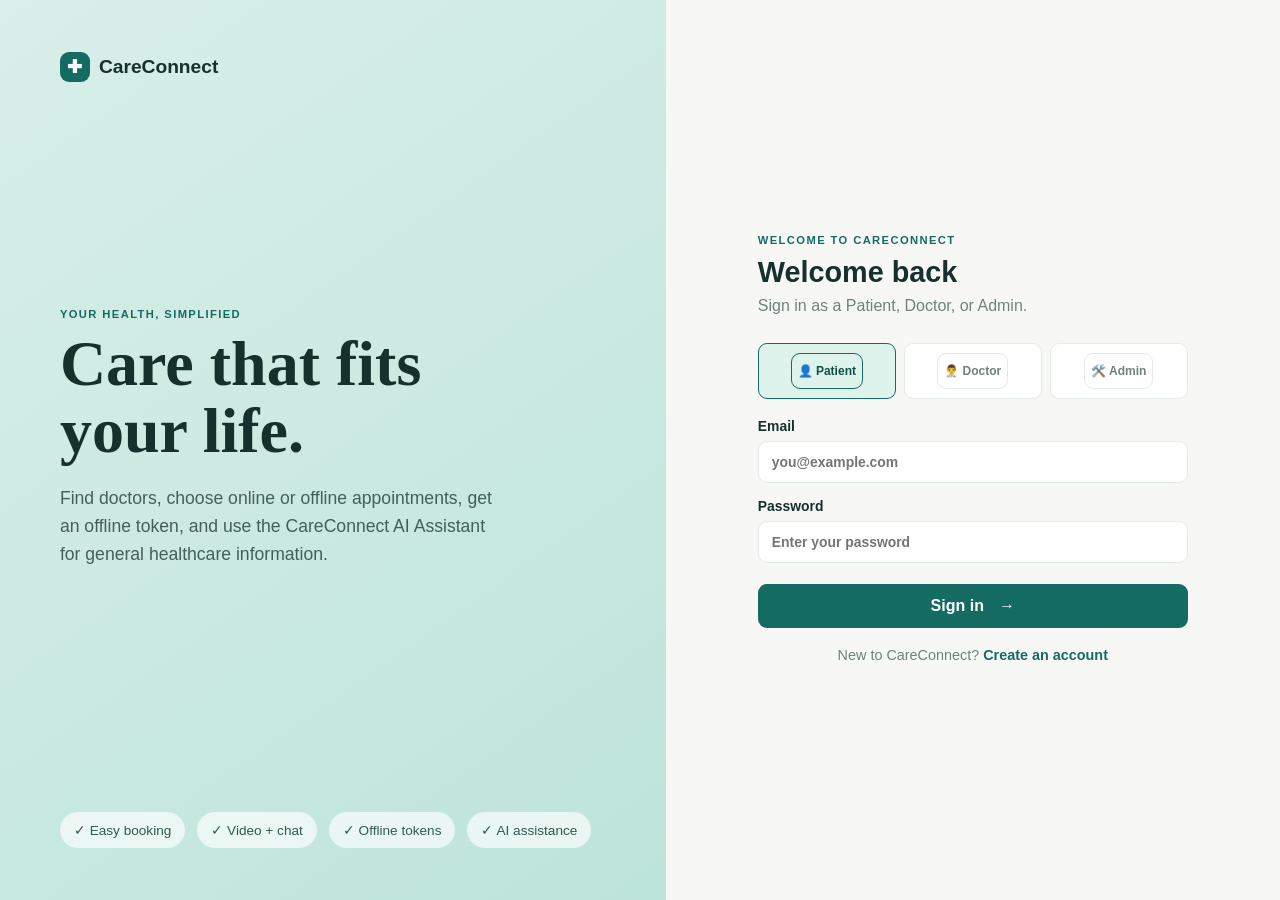
==== index.html @ fde90726 "Add files via upload" ====
<!DOCTYPE html>
<html lang="en">
<head>
  <meta charset="UTF-8" />
  <meta name="viewport" content="width=device-width, initial-scale=1.0" />
  <title>CareConnect | Healthcare Appointments</title>
  <meta name="theme-color" content="#146b62" />
  <link rel="manifest" href="manifest.webmanifest" />
  <link rel="icon" href="icon-192.png" type="image/png" />
  <link rel="apple-touch-icon" href="icon-192.png" />
  <meta name="apple-mobile-web-app-capable" content="yes" />
  <meta name="apple-mobile-web-app-status-bar-style" content="black-translucent" />
  <meta name="apple-mobile-web-app-title" content="CareConnect" />
  <link rel="stylesheet" href="style.css" />
</head>
<body>
  <div id="toast" class="toast" role="status"></div>

  <section id="authView" class="auth-page">
    <div class="auth-brand">
      <a class="brand"><span class="brand-mark">✚</span> CareConnect</a>
      <div class="hero-copy">
        <p class="eyebrow">YOUR HEALTH, SIMPLIFIED</p>
        <h1>Care that fits<br />your life.</h1>
        <p>Find doctors, choose online or offline appointments, get an offline token, and use the CareConnect AI Assistant for general healthcare information.</p>
      </div>
      <div class="feature-pills"><span>✓ Easy booking</span><span>✓ Video + chat</span><span>✓ Offline tokens</span><span>✓ AI assistance</span></div>
      <button id="installBtnAuth" class="install-btn hidden" type="button"><span class="install-icon">⬇</span> Install CareConnect app</button>
    </div>
    <div class="auth-panel">
      <div class="auth-card">
        <p class="eyebrow">WELCOME TO CARECONNECT</p>
        <h2 id="authTitle">Welcome back</h2>
        <p id="authSubtitle">Sign in as a Patient, Doctor, or Admin.</p>

        <form id="loginForm" class="auth-form">
          <div class="role-picker" aria-label="Login role">
            <label><input type="radio" name="loginRole" value="patient" checked /> <span>👤 Patient</span></label>
            <label><input type="radio" name="loginRole" value="doctor" /> <span>👨‍⚕️ Doctor</span></label>
            <label><input type="radio" name="loginRole" value="admin" /> <span>🛠️ Admin</span></label>
          </div>
          <label>Email<input id="loginEmail" type="email" placeholder="you@example.com" required /></label>
          <label>Password<input id="loginPassword" type="password" placeholder="Enter your password" required /></label>
          <button class="primary-btn" type="submit">Sign in <span>→</span></button>
          <p class="form-switch">New to CareConnect? <button type="button" data-auth="signup">Create an account</button></p>
        </form>

        <form id="signupForm" class="auth-form hidden">
          <div class="role-picker signup-role-picker" aria-label="Account type">
            <label><input type="radio" name="signupRole" value="patient" checked /> <span>👤 Patient</span></label>
            <label><input type="radio" name="signupRole" value="doctor" /> <span>👨‍⚕️ Doctor</span></label>
          </div>
          <p id="signupRoleHint" class="role-hint">Patient accounts can find doctors, book visits and use the AI assistant.</p>

          <label>Full name<input id="signupName" type="text" placeholder="Your full name" required /></label>
          <label>Email<input id="signupEmail" type="email" placeholder="you@example.com" required /></label>
          <label>Phone<input id="signupPhone" type="tel" placeholder="98765 43210" required /></label>
          <label>Password<input id="signupPassword" type="password" minlength="4" placeholder="Create a password" required /></label>

          <div id="patientSignupFields" class="patient-signup-fields">
            <div class="form-grid">
              <label class="field">Age<input id="signupAge" name="signupAge" type="number" min="0" max="120" placeholder="Age"></label>
              <label class="field">Gender<select id="signupGender" name="signupGender"><option value="">Select</option><option>Male</option><option>Female</option><option>Other</option></select></label>
              <label class="field">Blood group<input id="signupBloodGroup" name="signupBloodGroup" placeholder="e.g. B+"></label>
              <label class="field">Emergency contact<input id="signupEmergency" name="signupEmergency" placeholder="Phone number"></label>
              <label class="field full">Address<input id="signupAddress" name="signupAddress" placeholder="City / address"></label>
            </div>
          </div>

          <div id="doctorSignupFields" class="doctor-signup-fields hidden">
            <div class="form-grid">
              <label class="field">Specialty<input id="signupSpecialty" name="signupSpecialty" placeholder="e.g. Cardiologist"></label>
              <label class="field">Experience<input id="signupExperience" name="signupExperience" placeholder="e.g. 5 years"></label>
              <label class="field">Consultation fee (₹)<input id="signupFee" name="signupFee" type="number" min="0" value="500"></label>
              <label class="field">Available days<input id="signupAvailability" name="signupAvailability" placeholder="Mon, Wed, Fri" value="Mon, Wed, Fri"></label>
              <label class="field full">Time slots<input id="signupSlots" name="signupSlots" placeholder="09:00, 11:00, 16:00" value="09:00, 11:00, 16:00"></label>
            </div>
          </div>

          <button class="primary-btn" type="submit">Create account <span>→</span></button>
          <p class="form-switch">Already registered? <button type="button" data-auth="login">Sign in</button></p>
          <div class="signup-note">Doctor accounts are linked to the doctor directory automatically, so the same saved profile appears to patients and in the Doctor login.</div>
        </form>
      </div>
    </div>
  </section>

  <section id="appView" class="app hidden">
    <aside class="sidebar">
      <a class="brand"><span class="brand-mark">✚</span> CareConnect</a>
      <div class="user-mini"><div id="avatar" class="avatar">P</div><div><strong id="sidebarName">Patient</strong><small id="sidebarRole">Patient portal</small></div></div>
      <nav id="sideNav"></nav>
      <button id="installBtnSidebar" class="install-btn sidebar-install hidden" type="button"><span class="install-icon">⬇</span> Install app</button>
      <button id="logoutBtn" class="logout-btn">↪ <span>Log out</span></button>
      <p class="sidebar-footer">CareConnect v2.0<br />AI · Video · Tokens · Notifications</p>
    </aside>
    <main class="main-content">
      <header class="topbar">
        <div><p id="pageKicker" class="eyebrow">PATIENT PORTAL</p><h2 id="pageTitle">Dashboard</h2></div>
        <div class="top-actions"><button id="notificationBtn" class="notification-top-btn">🔔 Notifications</button><span id="todayDate"></span><div id="topAvatar" class="avatar small">P</div></div>
      </header>
      <div id="pageContent"></div>
    </main>
  </section>

  <div id="modal" class="modal hidden"><div class="modal-card"><button id="closeModal" class="close">×</button><div id="modalContent"></div></div></div>
  <script src="app.js?v=13" defer></script>
</body>
</html>
---- style.css ----
:root{--ink:#16302d;--muted:#70817f;--line:#e3ebe8;--cream:#f7f8f5;--teal:#146b62;--teal-dark:#0c5049;--mint:#dff3ed;--coral:#d8624d;--white:#fff}*{box-sizing:border-box}body{margin:0;background:var(--cream);font-family:"DM Sans",sans-serif;color:var(--ink)}button,input,select{font:inherit}button{cursor:pointer}.hidden{display:none!important}.brand{font-weight:700;font-size:1.2rem;display:inline-flex;align-items:center;gap:9px;color:var(--ink);text-decoration:none}.brand-mark{display:grid;place-items:center;width:30px;height:30px;background:var(--teal);color:#fff;border-radius:9px;font-size:18px}.auth-page{min-height:100vh;display:grid;grid-template-columns:52% 48%}.auth-brand{background:linear-gradient(145deg,#d9efe9,#bde4da);padding:52px 9%;display:flex;flex-direction:column}.hero-copy{margin:auto 0}.eyebrow{color:var(--teal);font-size:.7rem;letter-spacing:1.4px;font-weight:700;margin:0 0 10px}.hero-copy h1{font:700 clamp(2.8rem,5vw,5rem)/1.05 "Playfair Display",serif;margin:0 0 20px}.hero-copy p:not(.eyebrow){color:#42605b;max-width:450px;font-size:1.1rem;line-height:1.6}.feature-pills{display:flex;gap:12px;flex-wrap:wrap}.feature-pills span{background:#ffffffa8;padding:10px 14px;border-radius:99px;color:#315b54;font-size:.85rem}.auth-panel{display:grid;place-items:center;padding:30px}.auth-card{width:min(430px,100%)}h2{margin:0;font-size:1.8rem}.auth-card>p:not(.eyebrow){color:var(--muted);margin:8px 0 28px}.auth-form{display:grid;gap:15px}.auth-form label{display:grid;gap:7px;font-size:.87rem;font-weight:600}.auth-form input,.field input,.field select,.search-input{border:1px solid var(--line);background:#fff;border-radius:9px;padding:12px 13px;outline:none}.auth-form input:focus,.field input:focus,.field select:focus,.search-input:focus{border-color:var(--teal);box-shadow:0 0 0 3px #146b6218}.primary-btn{border:0;border-radius:9px;background:var(--teal);color:#fff;padding:13px 16px;font-weight:700;margin-top:6px;display:flex;justify-content:center;gap:15px;transition:.2s}.primary-btn:hover{background:var(--teal-dark);transform:translateY(-1px)}.form-switch{text-align:center;color:var(--muted);font-size:.9rem;margin:4px 0!important}.form-switch button{border:0;background:transparent;color:var(--teal);font-weight:700;padding:0}.demo-box{font-size:.76rem;color:#58716c;background:#f0f6f3;border-radius:8px;padding:11px 13px;line-height:1.7}code{color:var(--teal-dark)}.app{min-height:100vh;display:grid;grid-template-columns:245px 1fr}.sidebar{background:#fff;border-right:1px solid var(--line);padding:28px 18px;display:flex;flex-direction:column}.user-mini{display:flex;align-items:center;gap:10px;border-top:1px solid var(--line);margin-top:30px;padding:22px 5px}.user-mini strong,.user-mini small{display:block}.user-mini small{color:var(--muted);font-size:.76rem;margin-top:3px}.avatar{width:39px;height:39px;border-radius:50%;display:grid;place-items:center;background:#c5ebe1;color:var(--teal-dark);font-weight:700}.avatar.small{width:34px;height:34px}nav{display:grid;gap:4px;margin-top:7px}nav button,.logout-btn{display:flex;align-items:center;gap:12px;border:0;background:transparent;color:#60736f;text-align:left;border-radius:8px;padding:11px 12px;font-size:.9rem}nav button.active,nav button:hover{background:#e8f4f0;color:var(--teal);font-weight:700}.logout-btn{margin-top:auto}.logout-btn:hover{color:var(--coral)}.sidebar-footer{font-size:.7rem;line-height:1.6;color:#9aa7a4;margin:24px 5px 0}.main-content{min-width:0}.topbar{height:104px;padding:26px 5%;background:#fff;border-bottom:1px solid var(--line);display:flex;justify-content:space-between;align-items:center}.topbar h2{font-size:1.55rem}.top-actions{display:flex;align-items:center;gap:14px;color:var(--muted);font-size:.84rem}.content{padding:32px 5%;max-width:1400px}.welcome-row{display:flex;justify-content:space-between;gap:20px;align-items:end;margin-bottom:26px}.welcome-row h1{font:600 2rem "Playfair Display",serif;margin:0}.welcome-row p{color:var(--muted);margin:6px 0 0}.stats-grid{display:grid;grid-template-columns:repeat(3,1fr);gap:17px;margin-bottom:30px}.stat{background:#fff;border:1px solid var(--line);border-radius:12px;padding:20px}.stat .stat-icon{float:right;background:var(--mint);padding:9px;border-radius:8px}.stat b{font-size:1.7rem;display:block;margin:10px 0 3px}.stat span{font-size:.82rem;color:var(--muted)}.section-head{display:flex;justify-content:space-between;align-items:center;margin:25px 0 14px}.section-head h3{font-size:1.1rem;margin:0}.link-btn,.secondary-btn{border:0;background:transparent;color:var(--teal);font-weight:700;font-size:.85rem}.secondary-btn{border:1px solid var(--teal);padding:9px 13px;border-radius:8px}.card{background:#fff;border:1px solid var(--line);border-radius:12px;padding:20px}.appointment-row{display:grid;grid-template-columns:95px 1fr auto;gap:18px;align-items:center;padding:15px 0;border-bottom:1px solid var(--line)}.appointment-row:last-child{border:0}.date-badge{border-right:1px solid var(--line);text-align:center;padding:7px}.date-badge strong{display:block;font-size:1.25rem}.date-badge small{color:var(--muted);font-weight:700;font-size:.7rem}.appointment-row h4{margin:0 0 5px}.appointment-row p{margin:0;color:var(--muted);font-size:.83rem}.status{padding:6px 9px;border-radius:99px;font-size:.7rem;font-weight:700;background:#fff1e8;color:#b65b27}.status.confirmed{background:#e3f5ed;color:#257057}.status.cancelled{background:#fde8e5;color:#b84d43}.doctors-grid{display:grid;grid-template-columns:repeat(auto-fill,minmax(230px,1fr));gap:17px}.doctor-card{background:#fff;border:1px solid var(--line);border-radius:12px;padding:20px}.doctor-head{display:flex;gap:12px;align-items:center}.doctor-icon{width:46px;height:46px;display:grid;place-items:center;background:var(--mint);border-radius:50%;font-size:1.3rem}.doctor-card h3{font-size:1rem;margin:0}.doctor-card p{color:var(--muted);font-size:.8rem;margin:4px 0}.doctor-meta{border-top:1px solid var(--line);padding-top:13px;margin-top:15px;font-size:.78rem;color:#536966;line-height:1.8}.doctor-card .primary-btn{width:100%;font-size:.84rem;padding:10px;margin-top:13px}.toolbar{display:flex;gap:12px;align-items:center;margin-bottom:21px;flex-wrap:wrap}.search-input{min-width:230px;flex:1}.filter-select{padding:11px;border:1px solid var(--line);border-radius:9px;background:#fff;color:var(--ink)}.table-wrap{overflow:auto}.data-table{width:100%;border-collapse:collapse;background:#fff;border:1px solid var(--line);border-radius:12px;overflow:hidden}.data-table th,.data-table td{padding:14px 16px;text-align:left;border-bottom:1px solid var(--line);font-size:.84rem;white-space:nowrap}.data-table th{background:#f5f8f6;color:#60736f;font-size:.72rem;text-transform:uppercase;letter-spacing:.6px}.data-table tr:last-child td{border:0}.action-btn{border:0;background:#e9f4f0;color:var(--teal);padding:7px 9px;border-radius:6px;font-weight:700;font-size:.76rem;margin-left:4px}.action-btn.danger{background:#fbe9e7;color:#bd5146}.empty{text-align:center;padding:38px;color:var(--muted)}.modal{position:fixed;inset:0;background:#152c2970;display:grid;place-items:center;padding:20px;z-index:5}.modal-card{background:#fff;border-radius:14px;width:min(550px,100%);padding:25px;position:relative;max-height:90vh;overflow:auto}.close{position:absolute;right:14px;top:10px;background:none;border:0;font-size:1.7rem;color:var(--muted)}.modal-card h2{font-size:1.45rem;margin-bottom:6px}.modal-card>p{color:var(--muted);font-size:.9rem}.form-grid{display:grid;grid-template-columns:1fr 1fr;gap:14px;margin-top:20px}.field{display:grid;gap:7px;font-size:.82rem;font-weight:700}.field.full{grid-column:1/-1}.modal-actions{display:flex;justify-content:flex-end;gap:10px;margin-top:22px}.toast{position:fixed;right:25px;bottom:25px;background:#173934;color:#fff;padding:13px 17px;border-radius:8px;box-shadow:0 8px 25px #0003;z-index:10;transform:translateY(100px);opacity:0;transition:.3s;font-size:.88rem}.toast.show{transform:translateY(0);opacity:1}@media(max-width:780px){.auth-page{grid-template-columns:1fr}.auth-brand{min-height:280px;padding:28px}.hero-copy{margin:40px 0}.hero-copy h1{font-size:2.8rem}.app{grid-template-columns:1fr}.sidebar{display:none}.topbar{height:auto;padding:20px}.content{padding:24px 18px}.stats-grid{grid-template-columns:1fr}.appointment-row{grid-template-columns:70px 1fr}.appointment-row .status{grid-column:2}.form-grid{grid-template-columns:1fr}.field.full{grid-column:auto}.welcome-row{align-items:start;flex-direction:column}.top-actions span{display:none}}

/* CareConnect AI + role-based login enhancements */
.role-picker{display:grid;grid-template-columns:repeat(3,1fr);gap:8px;margin-bottom:2px}.role-picker label{display:block!important}.role-picker input{position:absolute;opacity:0;pointer-events:none}.role-picker span{display:block;text-align:center;padding:10px 6px;border:1px solid var(--line);border-radius:9px;background:#fff;color:var(--muted);font-size:.75rem;font-weight:700;cursor:pointer;transition:.2s}.role-picker input:checked+span{border-color:var(--teal);background:var(--mint);color:var(--teal-dark)}.appointment-patient{display:block;color:#80908d;font-size:.72rem;margin-top:6px}.assistant-teaser{display:flex;justify-content:space-between;align-items:center;gap:20px;background:linear-gradient(135deg,#eff8f5,#e3f3ee);border:1px solid #cfe8e1;border-radius:14px;padding:20px;margin:25px 0}.assistant-teaser h3{margin:7px 0 4px;font-size:1.05rem}.assistant-teaser p{margin:0;color:var(--muted);font-size:.82rem;max-width:680px}.ai-badge{display:inline-flex;align-items:center;gap:5px;background:#d8eee8;color:var(--teal-dark);padding:5px 9px;border-radius:99px;font-size:.68rem;font-weight:800;letter-spacing:.4px}.ai-chat{background:#fff;border:1px solid var(--line);border-radius:16px;overflow:hidden;box-shadow:0 10px 35px #193d3620;max-width:950px;margin:0 auto}.ai-chat-head{display:flex;justify-content:space-between;align-items:center;gap:18px;padding:22px 24px;border-bottom:1px solid var(--line)}.ai-chat-head h2{font-size:1.3rem;margin:7px 0 4px}.ai-chat-head p{margin:0;color:var(--muted);font-size:.8rem}.ai-mode{color:var(--muted);font-size:.75rem;background:#f4f7f5;padding:8px 11px;border-radius:99px}.chat-messages{height:480px;padding:22px;overflow:auto;background:linear-gradient(180deg,#fbfdfc,#f5f8f6);display:grid;align-content:start;gap:13px}.chat-message{display:flex}.chat-message>div{max-width:78%;padding:13px 15px;border-radius:14px;line-height:1.55;font-size:.9rem}.chat-message.ai>div{background:#eaf4f0;color:var(--ink);border-top-left-radius:5px}.chat-message.user{justify-content:flex-end}.chat-message.user>div{background:var(--teal);color:#fff;border-top-right-radius:5px}.chat-input{display:flex;gap:10px;padding:15px;border-top:1px solid var(--line);background:#fff}.chat-input input{flex:1;border:1px solid var(--teal);border-radius:10px;padding:13px 14px;outline:none}.chat-input button{width:52px;margin:0;padding:0}.ai-disclaimer{margin:0;padding:0 16px 15px;color:#8a9996;font-size:.7rem;background:#fff}.ai-doctor{display:grid;grid-template-columns:32px 1fr auto;gap:10px;align-items:center;background:#fff;border:1px solid #dce8e4;border-radius:10px;padding:9px 10px;margin-top:8px}.ai-doctor strong,.ai-doctor small{display:block}.ai-doctor strong{font-size:.82rem}.ai-doctor small{color:var(--muted);font-size:.7rem;margin-top:2px}.ai-doctor .action-btn{margin:0}.availability-card{display:grid;grid-template-columns:1.2fr 1fr 1fr;gap:15px}.availability-box{border:1px solid var(--line);border-radius:11px;padding:16px;background:#fafcfb}.availability-box strong,.availability-box span{display:block}.availability-box span{margin-top:8px;color:var(--muted);font-size:.82rem;line-height:1.6}.booking-note{margin-top:15px;color:var(--muted);font-size:.73rem;background:#f5f8f6;padding:10px 12px;border-radius:8px}.row-actions{display:flex;justify-content:flex-end;gap:8px;padding:0 0 12px}.modal-card .primary-btn{margin-top:0}@media(max-width:780px){.role-picker{grid-template-columns:1fr}.assistant-teaser{align-items:flex-start;flex-direction:column}.availability-card{grid-template-columns:1fr}.chat-messages{height:420px}.chat-message>div{max-width:90%}}

/* CareConnect v3 enhancements: separate signup roles + conversational AI */
.role-picker{display:grid;grid-template-columns:repeat(3,1fr);gap:8px;margin-bottom:2px}
.role-picker label{display:flex;align-items:center;justify-content:center;gap:7px;border:1px solid var(--line);background:#fff;border-radius:10px;padding:10px 8px;cursor:pointer;font-size:.8rem;font-weight:700;color:#60736f}
.role-picker input{accent-color:var(--teal);width:auto;margin:0}
.role-picker label:has(input:checked){border-color:var(--teal);background:#e9f4f0;color:var(--teal)}
.signup-role-picker{grid-template-columns:1fr 1fr}
.role-hint{margin:-2px 0 6px!important;background:#f3f8f5;padding:10px 12px;border-radius:9px;color:#5c716d!important;font-size:.78rem!important;line-height:1.5}
.doctor-signup-fields{border:1px solid var(--line);background:#f9fbfa;border-radius:11px;padding:13px}
.signup-note{font-size:.72rem;line-height:1.5;color:#6d7d7a;background:#eef6f3;padding:10px 12px;border-radius:8px}
.ai-quick{display:flex;flex-wrap:wrap;gap:8px;padding:14px 18px;border-top:1px solid var(--line);border-bottom:1px solid var(--line);background:#fbfdfc}
.ai-chip{border:1px solid var(--line);background:#fff;border-radius:999px;padding:8px 12px;color:var(--teal);font-weight:700;font-size:.76rem}
.ai-chip:hover{background:#eaf5f1;border-color:#b9ddd4}
.medicine-answer{line-height:1.65}
.medicine-title{display:flex;align-items:center;gap:12px;margin-bottom:8px}
.medicine-title>span{width:42px;height:42px;display:grid;place-items:center;border-radius:12px;background:#e8f4f0;font-size:1.25rem}
.medicine-title strong{display:block;font-size:1rem;text-transform:capitalize}
.medicine-title small{display:block;color:var(--muted);font-size:.72rem;margin-top:2px}
.ai-note{font-size:.77rem!important;color:#667672!important;background:#f4f8f7;padding:9px 11px;border-radius:8px}
@media(max-width:780px){.role-picker{grid-template-columns:1fr}.signup-role-picker{grid-template-columns:1fr 1fr}.ai-quick{padding:10px}}

/* CareConnect v4 additions */
.role-picker{display:grid;grid-template-columns:repeat(3,1fr);gap:8px;margin-bottom:4px}
.role-picker label{display:flex!important;align-items:center;justify-content:center!important;gap:6px!important;border:1px solid var(--line);background:#fff;padding:9px!important;border-radius:9px;font-size:.78rem!important;font-weight:700!important;cursor:pointer}
.role-picker label:has(input:checked){border-color:var(--teal);background:var(--mint);color:var(--teal-dark)}
.role-picker input{accent-color:var(--teal)}
.role-hint,.signup-note,.muted-copy{color:var(--muted);font-size:.78rem;line-height:1.55;margin:0 0 4px}
.patient-signup-fields,.doctor-signup-fields{margin-top:2px}
.notification-top-btn{border:1px solid var(--line);background:#fff;color:var(--teal-dark);border-radius:9px;padding:8px 11px;font-weight:700;font-size:.78rem}
.notification-top-btn:hover{background:var(--mint)}
.notif-count{display:inline-grid;place-items:center;min-width:18px;height:18px;padding:0 5px;border-radius:99px;background:var(--coral);color:#fff;font-size:.68rem;margin-left:3px}
.notice-banner{display:grid;grid-template-columns:auto 1fr auto;gap:14px;align-items:center;border-radius:11px;padding:14px 16px;margin-bottom:20px;border:1px solid var(--line);background:#fff}
.notice-banner span{color:var(--muted);font-size:.82rem}
.notice-banner.warning{border-color:#f0d1bb;background:#fff8f2}
.notice-banner.success{border-color:#c9e7dd;background:#f3faf7}
.mode-info-grid{display:grid;grid-template-columns:1fr 1fr;gap:16px;margin:0 0 24px}
.mode-card{background:#fff;border:1px solid var(--line);border-radius:11px;padding:15px;display:grid;gap:6px}
.mode-card b{font-size:.92rem}.mode-card span{font-size:.78rem;color:var(--muted);line-height:1.5}
.mode-picker{display:grid;grid-template-columns:1fr 1fr;gap:12px;margin-top:16px}
.mode-option{cursor:pointer}.mode-option input{position:absolute;opacity:0;pointer-events:none}
.mode-option span{display:grid;gap:4px;border:1px solid var(--line);border-radius:10px;padding:13px;background:#fff;color:var(--ink);font-size:.85rem}
.mode-option small{color:var(--muted);font-size:.74rem}.mode-option:has(input:checked) span{border-color:var(--teal);background:var(--mint);box-shadow:0 0 0 3px #146b6218}
.token-preview{margin-top:14px;padding:12px 14px;border-radius:9px;background:#fff8e8;color:#7c5a13;border:1px solid #ead9a7;font-size:.86rem}
.booking-note{margin-top:10px;padding:10px 12px;background:#f4f7f5;border-radius:8px;color:#5b6d69;font-size:.75rem;line-height:1.5}
.appointment-tags{display:flex;flex-wrap:wrap;gap:6px;margin-top:8px}.appointment-tags span{padding:4px 7px;border-radius:99px;background:#f0f6f3;color:#536966;font-size:.68rem}
.row-actions{display:flex;flex-wrap:wrap;gap:5px;justify-content:flex-end;margin-top:9px}
.doctor-status{font-size:.72rem;font-weight:800;margin:12px 0 2px}.doctor-status.online{color:#2c7a60}.doctor-status.offline{color:#b14f45}.doctor-unavailable{opacity:.9}
.doctor-card .action-btn{margin-top:9px}.doctor-card .secondary-btn{margin-top:13px;width:100%;text-align:center}
.availability-card{display:grid;grid-template-columns:1.1fr .9fr .9fr .9fr;gap:15px;align-items:stretch}.availability-card>div{padding:14px;border:1px solid var(--line);border-radius:10px}.availability-card h3{margin:6px 0}.availability-card p{margin:0;color:var(--muted);font-size:.8rem}.availability-box{display:grid;gap:8px}.availability-box strong{font-size:.78rem}.availability-box>span{font-size:.82rem;color:#536966}.availability-box .secondary-btn{justify-self:start}
.availability-toggle{display:grid!important;grid-template-columns:auto auto;align-items:center;gap:10px}.availability-toggle small{grid-column:1/-1;color:var(--muted);font-weight:400;line-height:1.4}.toggle{position:relative;display:inline-flex!important;width:44px!important;height:24px;border-radius:99px;background:#c9d4d1;overflow:hidden;padding:0!important}.toggle input{position:absolute;opacity:0}.toggle span{position:absolute;left:3px;top:3px;width:18px;height:18px;border-radius:50%;background:#fff;transition:.2s;box-shadow:0 2px 6px #0002}.toggle:has(input:checked){background:var(--teal)}.toggle:has(input:checked) span{left:23px}
.notification-list{display:grid;gap:12px}.notification-card{display:grid;grid-template-columns:42px 1fr auto;gap:12px;align-items:start;background:#fff;border:1px solid var(--line);border-radius:11px;padding:15px}.notification-card.read{opacity:.68}.notification-card.warning{border-left:4px solid var(--coral)}.notification-card.success{border-left:4px solid var(--teal)}.notification-icon{width:34px;height:34px;border-radius:50%;display:grid;place-items:center;background:var(--mint)}.notification-card strong{font-size:.9rem}.notification-card p{margin:4px 0 7px;color:#5b6d69;font-size:.78rem;line-height:1.5}.notification-card small{color:#98a6a2;font-size:.68rem}.unread-dot{width:8px;height:8px;background:var(--coral);border-radius:50%;margin-top:5px}
.history-section{border-top:1px solid var(--line);margin-top:22px;padding-top:18px}.history-section h3{margin:0 0 10px;font-size:1rem}.history-item{border:1px solid var(--line);border-radius:9px;margin-top:10px;background:#fafcfb}.history-item summary{padding:10px 12px;cursor:pointer;font-weight:700;font-size:.78rem}.history-grid{display:grid;grid-template-columns:1fr 1fr;gap:10px;padding:0 12px 12px}.history-grid span{display:grid;gap:3px;color:var(--muted);font-size:.68rem}.history-grid strong{color:var(--ink);font-size:.78rem}.empty.compact{padding:15px}
.modal-wide{width:min(1000px,96vw)!important;max-width:none!important}.call-room-enhanced{margin:-25px;color:#fff;background:#101c1a;border-radius:14px;overflow:hidden}.call-top{display:flex;justify-content:space-between;align-items:center;gap:10px;padding:15px 18px;background:#172a27}.call-top>div{display:grid;gap:4px}.call-top strong{font-size:.96rem}.call-top small{color:#b6c8c3;font-size:.72rem}.call-mode-pill{background:#dff3ed;color:#146b62;border-radius:99px;padding:5px 9px;font-size:.66rem;font-weight:800}.call-grid{display:grid;grid-template-columns:1.7fr .9fr;min-height:540px}.video-panel{display:grid;grid-template-rows:1fr auto auto;background:#17201f}.video-stage{position:relative;min-height:400px;padding:16px;background:#243632}.remote-feed{height:100%;min-height:360px;border-radius:11px;background:linear-gradient(135deg,#33534c,#1d302c);display:grid;place-items:center;align-content:center;gap:7px;text-align:center}.remote-avatar{font-size:3.1rem}.remote-feed strong{font-size:1rem}.remote-feed small{color:#c1d2ce;font-size:.7rem}.local-feed{position:absolute;right:32px;bottom:28px;width:180px;height:130px;border-radius:10px;overflow:hidden;background:#52655f;border:2px solid #fff5;box-shadow:0 8px 22px #0004}.local-feed video{width:100%;height:100%;object-fit:cover;background:#23312e}.local-feed>span{position:absolute;left:8px;bottom:7px;background:#111d1acc;padding:4px 6px;border-radius:5px;font-size:.65rem}.video-panel .camera-fallback{position:absolute;inset:0;display:grid;place-items:center;text-align:center;padding:12px;color:#d6e3df;background:#364541cc;font-size:.7rem}.video-panel .camera-fallback.hidden{display:none!important}.call-controls{display:flex;justify-content:center;flex-wrap:wrap;gap:10px;padding:14px;background:#172a27}.call-control,.end-call{border:0;color:#fff;font-weight:700;border-radius:9px;padding:10px 14px;background:#3d524d}.call-control:hover{background:#52665f}.end-call{background:#c95c53}.end-call:hover{background:#ad4a42}.call-demo-note{margin:0;padding:10px 16px;background:#14211f;color:#aebfbb;font-size:.68rem;line-height:1.5}.call-chat-panel{display:grid;grid-template-rows:auto 1fr auto;background:#fff;color:var(--ink);min-width:0}.call-chat-head{display:flex;justify-content:space-between;gap:8px;align-items:center;padding:14px 15px;border-bottom:1px solid var(--line)}.call-chat-head strong{font-size:.85rem}.call-chat-head span{font-size:.66rem;color:var(--muted)}.call-chat-messages{padding:12px;overflow:auto;display:grid;align-content:start;gap:9px;background:#f7faf8}.call-chat-message{display:grid;gap:3px;padding:8px 10px;border-radius:9px;max-width:90%;font-size:.74rem}.call-chat-message.patient{justify-self:end;background:#dff3ed}.call-chat-message.doctor{justify-self:start;background:#fff;border:1px solid var(--line)}.call-chat-message strong{font-size:.66rem;color:var(--teal-dark)}.call-chat-message small{font-size:.59rem;color:var(--muted)}.chat-empty{color:var(--muted);font-size:.72rem;text-align:center;padding:20px 8px}.call-chat-input{display:grid;grid-template-columns:1fr auto;border-top:1px solid var(--line)}.call-chat-input input{border:0;padding:13px;outline:none}.call-chat-input button{border:0;background:var(--teal);color:#fff;padding:0 15px;font-weight:700}
.ai-chat{background:#fff;border:1px solid var(--line);border-radius:14px;overflow:hidden}.ai-chat-head{display:flex;justify-content:space-between;gap:15px;align-items:flex-start;padding:21px;border-bottom:1px solid var(--line);background:linear-gradient(135deg,#f8fcfa,#edf7f4)}.ai-chat-head h2{margin:4px 0 2px;font-size:1.45rem}.ai-chat-head p{margin:0;color:var(--muted);font-size:.78rem}.ai-mode{font-size:.65rem;color:var(--teal);font-weight:800;padding:7px 9px;background:var(--mint);border-radius:99px}.ai-quick{display:flex;flex-wrap:wrap;gap:8px;padding:12px;border-bottom:1px solid var(--line)}.ai-chip{border:1px solid var(--line);background:#fff;border-radius:99px;padding:8px 11px;color:var(--ink);font-size:.72rem;font-weight:700}.ai-chip:hover{border-color:var(--teal);background:var(--mint)}.chat-messages{max-height:430px;overflow:auto;padding:18px;display:grid;gap:12px;background:#fbfdfc}.chat-message{display:flex}.chat-message>div{max-width:86%;padding:11px 13px;border-radius:11px;font-size:.8rem;line-height:1.55}.chat-message.ai>div{background:#fff;border:1px solid var(--line)}.chat-message.user{justify-content:flex-end}.chat-message.user>div{background:var(--teal);color:#fff}.medicine-answer{display:grid;gap:7px}.medicine-title{display:flex;align-items:center;gap:9px}.medicine-title>span{font-size:1.45rem}.medicine-title div{display:grid;gap:1px}.medicine-title small{font-size:.64rem;color:var(--muted)}.medicine-answer p{margin:4px 0}.ai-note{padding:8px 10px;border-radius:8px;background:#f1f7f5;color:#49635e;font-size:.71rem}.ai-doctors-title{margin-top:5px;font-weight:800}.ai-doctor{display:grid;grid-template-columns:28px 1fr auto;gap:8px;align-items:center;border-top:1px solid var(--line);padding:9px 0}.ai-doctor>span:first-child{font-size:1.15rem}.ai-doctor div{display:grid;gap:2px}.ai-doctor strong{font-size:.76rem}.ai-doctor small{font-size:.62rem;color:var(--muted)}.ai-offline{font-size:.62rem;color:#b14f45;font-weight:800}.ai-empty,.ai-fallback{font-size:.72rem;color:var(--muted);padding:8px 0}.ai-disclaimer{margin:0;padding:11px 15px;color:#7a8985;font-size:.66rem;line-height:1.5;border-top:1px solid var(--line)}.chat-input{display:grid;grid-template-columns:1fr auto;border-top:1px solid var(--line)}.chat-input input{border:0;padding:14px;outline:none}.chat-input .primary-btn{margin:0;border-radius:0;padding:0 18px}
.primary-btn:disabled{opacity:.5;cursor:not-allowed;transform:none}.secondary-btn:disabled{opacity:.5;cursor:not-allowed}
@media(max-width:900px){.availability-card{grid-template-columns:1fr 1fr}.call-grid{grid-template-columns:1fr}.call-chat-panel{min-height:320px}.call-room-enhanced{margin:-25px}}
@media(max-width:780px){.role-picker{grid-template-columns:1fr}.mode-info-grid,.mode-picker{grid-template-columns:1fr}.notice-banner{grid-template-columns:1fr}.top-actions{gap:7px}.notification-top-btn{font-size:.68rem;padding:7px}.availability-card{grid-template-columns:1fr}.history-grid{grid-template-columns:1fr}.ai-chat-head{display:grid}.local-feed{width:120px;height:90px;right:20px;bottom:20px}.video-stage{min-height:290px}.remote-feed{min-height:250px}}
.doctor-rating{display:flex;align-items:center;gap:6px;font-size:.8rem;color:#3f5a55;font-weight:700;margin-top:11px}.doctor-rating .stars{color:#e8a83c;letter-spacing:1px}.doctor-rating.no-rating{color:var(--muted);font-weight:600}.doctor-rating.no-rating .stars{color:#c9d4d1}.doctor-rating small{color:var(--muted);font-weight:600}.top-badge{margin-left:auto;background:#fff2df;color:#a1650f;font-size:.65rem;font-weight:800;padding:5px 9px;border-radius:99px;white-space:nowrap;align-self:flex-start}.doctor-head{align-items:flex-start}.rating-note{color:var(--muted);font-size:.8rem;margin:-9px 0 18px}.star-picker{display:flex;gap:6px;margin-top:18px}.star-btn{border:1px solid var(--line);background:#fff;color:#d7ddda;font-size:1.4rem;width:44px;height:44px;border-radius:9px;line-height:1;transition:.15s}.star-btn.filled{color:#e8a83c;border-color:#f1d9a8;background:#fff8ec}.star-picker textarea,.field textarea{border:1px solid var(--line);background:#fff;border-radius:9px;padding:12px 13px;outline:none;font:inherit;resize:vertical}.field textarea:focus{border-color:var(--teal);box-shadow:0 0 0 3px #146b6218}.rating-given{display:flex;align-items:center;gap:8px;color:#3f5a55;font-size:.8rem;font-weight:700}.rating-given .stars{color:#e8a83c}.rate-btn{background:#fff2df;color:#a1650f}
.install-btn{display:inline-flex;align-items:center;gap:9px;border:0;border-radius:9px;background:var(--teal);color:#fff;font-weight:700;font-size:.85rem;padding:11px 16px;transition:.2s;box-shadow:0 6px 16px #146b6233}.install-btn:hover{background:var(--teal-dark);transform:translateY(-1px)}.install-btn .install-icon{display:grid;place-items:center;width:18px;height:18px;border-radius:50%;background:#ffffff30;font-size:.7rem}.auth-brand .install-btn{margin-top:22px;align-self:flex-start;background:#fff;color:var(--teal-dark);box-shadow:0 6px 16px #0c504926}.auth-brand .install-btn:hover{background:#f2fbf8}.auth-brand .install-btn .install-icon{background:#146b6218;color:var(--teal-dark)}.sidebar-install{width:100%;justify-content:center;margin-top:14px}
.ai-doctor .doctor-rating{margin-top:3px;font-size:.68rem;gap:4px}.ai-doctor .doctor-rating small{font-size:.62rem}.ai-offline{color:var(--muted);font-size:.68rem;font-weight:700}
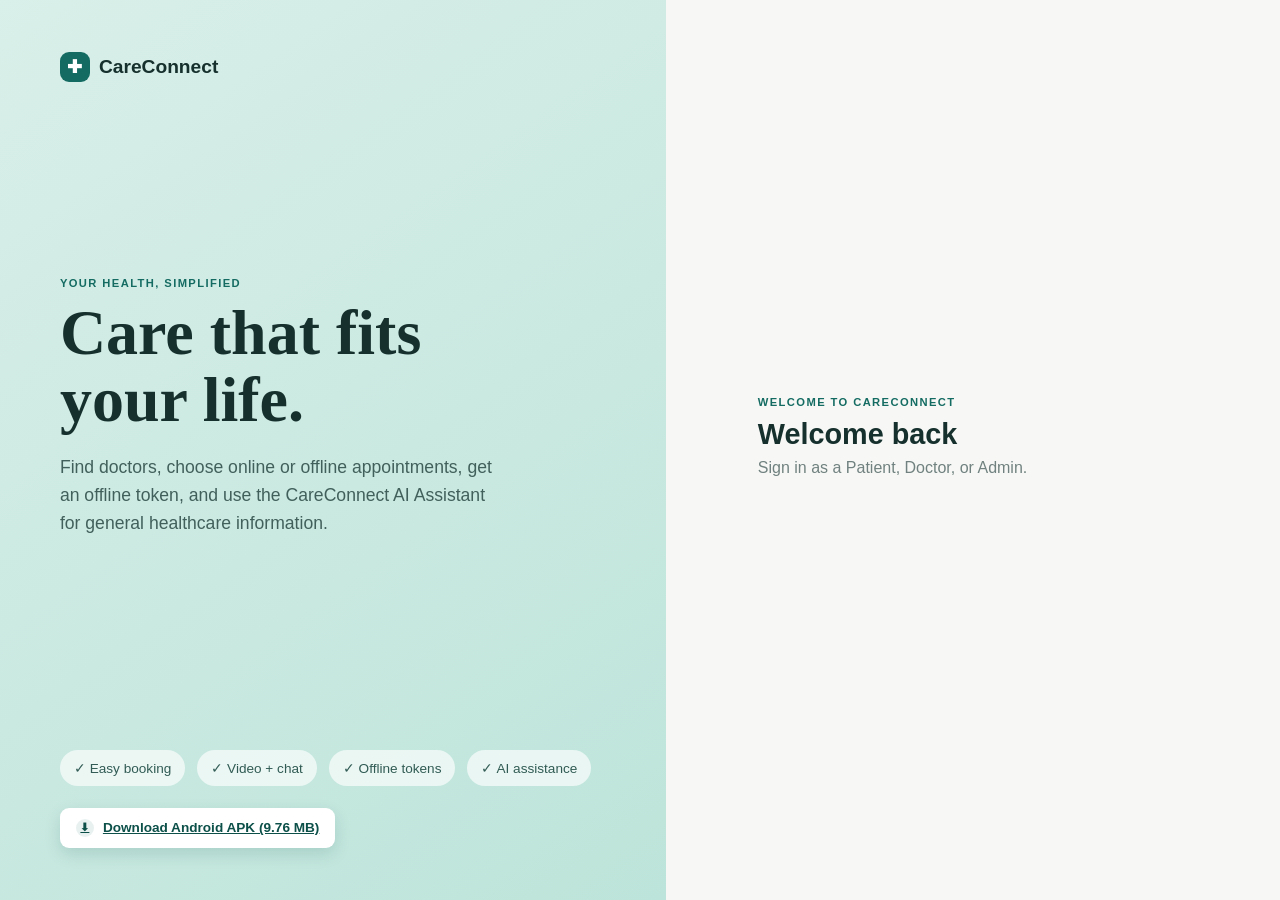
==== commit 09d312a3: "Refactor authentication section in index.html" ====
--- a/index.html
+++ b/index.html
@@ -18,14 +18,32 @@
 
   <section id="authView" class="auth-page">
     <div class="auth-brand">
-      <a class="brand"><span class="brand-mark">✚</span> CareConnect</a>
+      <a class="brand" href="#authView"><span class="brand-mark">✚</span> CareConnect</a>
       <div class="hero-copy">
         <p class="eyebrow">YOUR HEALTH, SIMPLIFIED</p>
         <h1>Care that fits<br />your life.</h1>
         <p>Find doctors, choose online or offline appointments, get an offline token, and use the CareConnect AI Assistant for general healthcare information.</p>
       </div>
-      <div class="feature-pills"><span>✓ Easy booking</span><span>✓ Video + chat</span><span>✓ Offline tokens</span><span>✓ AI assistance</span></div>
-      <button id="installBtnAuth" class="install-btn hidden" type="button"><span class="install-icon">⬇</span> Install CareConnect app</button>
+      <div class="feature-pills">
+        <span>✓ Easy booking</span>
+        <span>✓ Video + chat</span>
+        <span>✓ Offline tokens</span>
+        <span>✓ AI assistance</span>
+      </div>
+      <div class="install-actions">
+        <button id="installBtnAuth" class="install-btn hidden" type="button">
+          <span class="install-icon">⬇</span> Install CareConnect app
+        </button>
+        <a
+          id="downloadApkBtn"
+          class="install-btn"
+          href="https://github.com/2500031290/CareConnect/releases/download/v1.0.0/care_connect.apk"
+          download="care_connect.apk"
+          rel="noopener noreferrer"
+        >
+          <span class="install-icon">⬇</span> Download Android APK (9.76 MB)
+        </a>
+      </div>
     </div>
     <div class="auth-panel">
       <div class="auth-card">
@@ -34,76 +52,3 @@
         <p id="authSubtitle">Sign in as a Patient, Doctor, or Admin.</p>
 
         <form id="loginForm" class="auth-form">
-          <div class="role-picker" aria-label="Login role">
-            <label><input type="radio" name="loginRole" value="patient" checked /> <span>👤 Patient</span></label>
-            <label><input type="radio" name="loginRole" value="doctor" /> <span>👨‍⚕️ Doctor</span></label>
-            <label><input type="radio" name="loginRole" value="admin" /> <span>🛠️ Admin</span></label>
-          </div>
-          <label>Email<input id="loginEmail" type="email" placeholder="you@example.com" required /></label>
-          <label>Password<input id="loginPassword" type="password" placeholder="Enter your password" required /></label>
-          <button class="primary-btn" type="submit">Sign in <span>→</span></button>
-          <p class="form-switch">New to CareConnect? <button type="button" data-auth="signup">Create an account</button></p>
-        </form>
-
-        <form id="signupForm" class="auth-form hidden">
-          <div class="role-picker signup-role-picker" aria-label="Account type">
-            <label><input type="radio" name="signupRole" value="patient" checked /> <span>👤 Patient</span></label>
-            <label><input type="radio" name="signupRole" value="doctor" /> <span>👨‍⚕️ Doctor</span></label>
-          </div>
-          <p id="signupRoleHint" class="role-hint">Patient accounts can find doctors, book visits and use the AI assistant.</p>
-
-          <label>Full name<input id="signupName" type="text" placeholder="Your full name" required /></label>
-          <label>Email<input id="signupEmail" type="email" placeholder="you@example.com" required /></label>
-          <label>Phone<input id="signupPhone" type="tel" placeholder="98765 43210" required /></label>
-          <label>Password<input id="signupPassword" type="password" minlength="4" placeholder="Create a password" required /></label>
-
-          <div id="patientSignupFields" class="patient-signup-fields">
-            <div class="form-grid">
-              <label class="field">Age<input id="signupAge" name="signupAge" type="number" min="0" max="120" placeholder="Age"></label>
-              <label class="field">Gender<select id="signupGender" name="signupGender"><option value="">Select</option><option>Male</option><option>Female</option><option>Other</option></select></label>
-              <label class="field">Blood group<input id="signupBloodGroup" name="signupBloodGroup" placeholder="e.g. B+"></label>
-              <label class="field">Emergency contact<input id="signupEmergency" name="signupEmergency" placeholder="Phone number"></label>
-              <label class="field full">Address<input id="signupAddress" name="signupAddress" placeholder="City / address"></label>
-            </div>
-          </div>
-
-          <div id="doctorSignupFields" class="doctor-signup-fields hidden">
-            <div class="form-grid">
-              <label class="field">Specialty<input id="signupSpecialty" name="signupSpecialty" placeholder="e.g. Cardiologist"></label>
-              <label class="field">Experience<input id="signupExperience" name="signupExperience" placeholder="e.g. 5 years"></label>
-              <label class="field">Consultation fee (₹)<input id="signupFee" name="signupFee" type="number" min="0" value="500"></label>
-              <label class="field">Available days<input id="signupAvailability" name="signupAvailability" placeholder="Mon, Wed, Fri" value="Mon, Wed, Fri"></label>
-              <label class="field full">Time slots<input id="signupSlots" name="signupSlots" placeholder="09:00, 11:00, 16:00" value="09:00, 11:00, 16:00"></label>
-            </div>
-          </div>
-
-          <button class="primary-btn" type="submit">Create account <span>→</span></button>
-          <p class="form-switch">Already registered? <button type="button" data-auth="login">Sign in</button></p>
-          <div class="signup-note">Doctor accounts are linked to the doctor directory automatically, so the same saved profile appears to patients and in the Doctor login.</div>
-        </form>
-      </div>
-    </div>
-  </section>
-
-  <section id="appView" class="app hidden">
-    <aside class="sidebar">
-      <a class="brand"><span class="brand-mark">✚</span> CareConnect</a>
-      <div class="user-mini"><div id="avatar" class="avatar">P</div><div><strong id="sidebarName">Patient</strong><small id="sidebarRole">Patient portal</small></div></div>
-      <nav id="sideNav"></nav>
-      <button id="installBtnSidebar" class="install-btn sidebar-install hidden" type="button"><span class="install-icon">⬇</span> Install app</button>
-      <button id="logoutBtn" class="logout-btn">↪ <span>Log out</span></button>
-      <p class="sidebar-footer">CareConnect v2.0<br />AI · Video · Tokens · Notifications</p>
-    </aside>
-    <main class="main-content">
-      <header class="topbar">
-        <div><p id="pageKicker" class="eyebrow">PATIENT PORTAL</p><h2 id="pageTitle">Dashboard</h2></div>
-        <div class="top-actions"><button id="notificationBtn" class="notification-top-btn">🔔 Notifications</button><span id="todayDate"></span><div id="topAvatar" class="avatar small">P</div></div>
-      </header>
-      <div id="pageContent"></div>
-    </main>
-  </section>
-
-  <div id="modal" class="modal hidden"><div class="modal-card"><button id="closeModal" class="close">×</button><div id="modalContent"></div></div></div>
-  <script src="app.js?v=13" defer></script>
-</body>
-</html>
